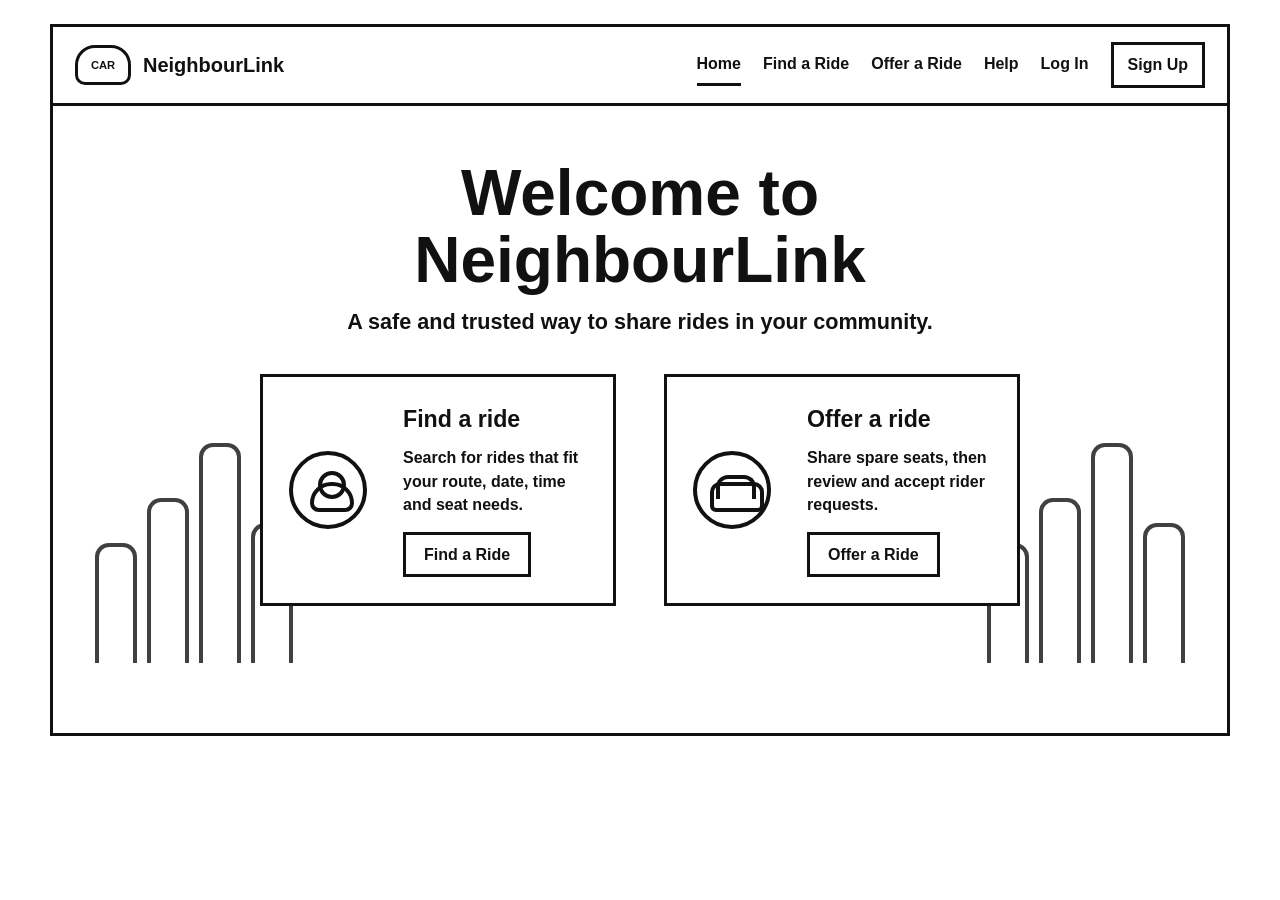
==== index.html @ 851297c4 "added basic prototype" ====
<!doctype html>
<html lang="en">
  <head>
    <meta charset="utf-8">
    <meta name="viewport" content="width=device-width, initial-scale=1">
    <title>NeighbourLink | Home</title>
    <link rel="stylesheet" href="styles.css">
  </head>
  <body>
    <header class="site-header">
      <a class="brand" href="index.html" aria-label="NeighbourLink home">
        <span class="brand-mark">car</span>
        <span>NeighbourLink</span>
      </a>
      <nav class="top-nav" aria-label="Main navigation">
        <a href="index.html" aria-current="page">Home</a>
        <a href="find.html">Find a Ride</a>
        <a href="offer.html">Offer a Ride</a>
        <a href="help.html">Help</a>
        <a href="login.html">Log In</a>
        <a class="nav-button" href="signup.html">Sign Up</a>
      </nav>
    </header>

    <main>
      <section class="home-hero wire-box">
        <div class="city-line city-left" aria-hidden="true">
          <span></span><span></span><span></span><span></span>
        </div>
        <div class="hero-copy">
          <h1>Welcome to NeighbourLink</h1>
          <p>A safe and trusted way to share rides in your community.</p>
        </div>

        <div class="role-grid" aria-label="Choose user role">
          <article class="role-card">
            <div class="role-icon person-icon" aria-hidden="true"></div>
            <div>
              <h2>Find a ride</h2>
              <p>Search for rides that fit your route, date, time and seat needs.</p>
              <a class="button" href="find.html">Find a Ride</a>
            </div>
          </article>

          <article class="role-card">
            <div class="role-icon car-icon" aria-hidden="true"></div>
            <div>
              <h2>Offer a ride</h2>
              <p>Share spare seats, then review and accept rider requests.</p>
              <a class="button" href="offer.html">Offer a Ride</a>
            </div>
          </article>
        </div>

        <div class="city-line city-right" aria-hidden="true">
          <span></span><span></span><span></span><span></span>
        </div>
      </section>
    </main>
  </body>
</html>
---- styles.css ----
:root {
  --ink: #111;
  --paper: #fff;
  --muted: #666;
  --line: #c9c9c9;
  --active: #165fbd;
  --accept: #4eac43;
  --decline: #e1352d;
  --panel: #f8f8f8;
}

* {
  box-sizing: border-box;
}

body {
  margin: 0;
  background: var(--paper);
  color: var(--ink);
  font-family: Arial, Helvetica, sans-serif;
  line-height: 1.45;
}

a {
  color: inherit;
}

.site-header {
  display: flex;
  align-items: center;
  justify-content: space-between;
  gap: 24px;
  width: min(1180px, calc(100% - 32px));
  margin: 24px auto 0;
  border: 3px solid var(--ink);
  min-height: 82px;
  padding: 14px 22px;
  background: var(--paper);
}

.site-header.compact {
  margin-top: 16px;
}

.brand {
  display: inline-flex;
  align-items: center;
  gap: 12px;
  font-weight: 800;
  font-size: 1.25rem;
  text-decoration: none;
  white-space: nowrap;
}

.brand-mark {
  display: grid;
  place-items: center;
  width: 56px;
  height: 40px;
  border: 3px solid var(--ink);
  border-radius: 20px 20px 10px 10px;
  font-size: 0.7rem;
  text-transform: uppercase;
}

.top-nav {
  display: flex;
  align-items: center;
  justify-content: flex-end;
  flex-wrap: wrap;
  gap: 8px 22px;
  font-weight: 700;
}

.top-nav a {
  padding: 8px 0;
  text-decoration: none;
  border-bottom: 3px solid transparent;
}

.top-nav a[aria-current="page"] {
  border-color: var(--ink);
}

.top-nav .nav-button {
  border: 3px solid var(--ink);
  padding: 8px 14px;
}

main {
  width: min(1180px, calc(100% - 32px));
  margin: 0 auto 48px;
}

.wire-box,
.app-frame {
  border: 3px solid var(--ink);
  background: var(--paper);
}

.home-hero {
  position: relative;
  min-height: 630px;
  border-top: 0;
  overflow: hidden;
  padding: 54px 36px 70px;
}

.hero-copy {
  text-align: center;
  margin: 0 auto 36px;
  max-width: 720px;
}

h1,
h2,
p {
  margin-top: 0;
}

h1 {
  font-size: clamp(2rem, 5vw, 4rem);
  line-height: 1.05;
  margin-bottom: 12px;
}

h2 {
  font-size: 1.45rem;
  margin-bottom: 10px;
}

.hero-copy p {
  font-size: 1.35rem;
  font-weight: 700;
}

.role-grid {
  position: relative;
  z-index: 1;
  display: grid;
  grid-template-columns: repeat(2, minmax(0, 1fr));
  gap: 48px;
  max-width: 760px;
  margin: 0 auto;
}

.role-card {
  display: grid;
  grid-template-columns: 96px 1fr;
  gap: 18px;
  align-items: center;
  min-height: 210px;
  border: 3px solid var(--ink);
  padding: 26px;
  background: var(--paper);
}

.role-card p {
  min-height: 62px;
  font-weight: 600;
}

.role-icon,
.avatar {
  position: relative;
  width: 78px;
  height: 78px;
  border: 4px solid var(--ink);
  border-radius: 50%;
}

.person-icon::before,
.avatar::before {
  content: "";
  position: absolute;
  top: 16px;
  left: 25px;
  width: 20px;
  height: 20px;
  border: 4px solid var(--ink);
  border-radius: 50%;
}

.person-icon::after,
.avatar::after {
  content: "";
  position: absolute;
  left: 17px;
  bottom: 13px;
  width: 36px;
  height: 22px;
  border: 4px solid var(--ink);
  border-radius: 24px 24px 10px 10px;
}

.car-icon::before {
  content: "";
  position: absolute;
  left: 13px;
  top: 27px;
  width: 46px;
  height: 22px;
  border: 4px solid var(--ink);
  border-radius: 10px 10px 6px 6px;
}

.car-icon::after {
  content: "";
  position: absolute;
  left: 19px;
  top: 20px;
  width: 32px;
  height: 20px;
  border: 4px solid var(--ink);
  border-bottom: 0;
  border-radius: 12px 12px 0 0;
}

.button {
  display: inline-flex;
  align-items: center;
  justify-content: center;
  min-height: 44px;
  padding: 8px 18px;
  border: 3px solid var(--ink);
  background: var(--paper);
  color: var(--ink);
  font-weight: 800;
  text-align: center;
  text-decoration: none;
}

.button.secondary {
  background: var(--panel);
}

.button.wide {
  width: 100%;
}

.button.accept {
  color: var(--accept);
  border-color: var(--accept);
}

.button.decline {
  color: var(--decline);
  border-color: var(--decline);
}

.city-line {
  position: absolute;
  bottom: 70px;
  display: flex;
  align-items: end;
  gap: 10px;
  opacity: 0.8;
}

.city-left {
  left: 42px;
}

.city-right {
  right: 42px;
}

.city-line span {
  display: block;
  width: 42px;
  border: 4px solid var(--ink);
  border-bottom: 0;
  border-radius: 14px 14px 0 0;
}

.city-line span:nth-child(1) { height: 120px; }
.city-line span:nth-child(2) { height: 165px; }
.city-line span:nth-child(3) { height: 220px; }
.city-line span:nth-child(4) { height: 140px; }

.page-shell {
  padding-top: 28px;
}

.page-shell.narrow {
  max-width: 720px;
}

.app-title {
  display: flex;
  align-items: center;
  justify-content: space-between;
  gap: 20px;
  border-bottom: 3px solid var(--ink);
  min-height: 92px;
  padding: 18px 32px;
}

.app-title h1 {
  margin: 0;
  font-size: clamp(1.9rem, 4vw, 3rem);
}

.hamburger,
.hamburger::before,
.hamburger::after {
  display: block;
  width: 58px;
  height: 5px;
  border-radius: 4px;
  background: var(--ink);
}

.hamburger {
  position: relative;
}

.hamburger::before,
.hamburger::after {
  content: "";
  position: absolute;
  left: 0;
}

.hamburger::before {
  top: -17px;
}

.hamburger::after {
  top: 17px;
}

.two-column {
  display: grid;
  grid-template-columns: 260px 1fr;
  min-height: 500px;
}

.step-panel {
  border-right: 3px solid var(--ink);
  padding: 34px 24px;
}

.steps {
  display: grid;
  gap: 26px;
  margin: 0;
  padding: 0;
  list-style: none;
  font-weight: 800;
}

.steps li {
  position: relative;
  display: grid;
  grid-template-columns: 42px 1fr;
  align-items: center;
  gap: 10px;
}

.steps li + li::before {
  content: "";
  position: absolute;
  left: 19px;
  bottom: calc(100% + 3px);
  width: 3px;
  height: 24px;
  background: var(--ink);
}

.steps span {
  display: grid;
  place-items: center;
  width: 42px;
  height: 42px;
  border: 3px solid var(--ink);
  border-radius: 50%;
  background: var(--paper);
}

.steps .active {
  color: var(--active);
}

.steps .active span {
  border-color: var(--active);
}

.form-panel,
.detail-panel,
.confirmation-panel,
.list-panel {
  padding: 34px 38px;
}

.full-panel {
  padding: 34px;
}

label {
  display: grid;
  gap: 8px;
  margin-bottom: 24px;
  font-weight: 800;
}

input,
textarea {
  width: 100%;
  min-height: 46px;
  border: 3px solid var(--ink);
  padding: 9px 12px;
  background: var(--paper);
  color: #777;
  font: inherit;
  font-weight: 700;
}

textarea {
  min-height: 110px;
  resize: none;
}

.field-row {
  display: grid;
  grid-template-columns: repeat(2, minmax(0, 1fr));
  gap: 24px;
}

.field-row.triple {
  grid-template-columns: repeat(3, minmax(0, 1fr));
}

.ride-row,
.request-row {
  display: grid;
  grid-template-columns: 90px minmax(130px, 180px) 1fr 190px;
  gap: 22px;
  align-items: center;
  padding: 24px 0;
  border-bottom: 3px solid var(--line);
}

.ride-row:last-child,
.request-row:last-child {
  border-bottom: 0;
}

.driver-summary,
.trip-summary,
.match-summary,
.actions {
  display: grid;
  gap: 8px;
}

.driver-summary span,
.trip-summary span,
.match-summary span {
  color: var(--muted);
  font-weight: 700;
}

.actions {
  justify-items: stretch;
}

.detail-grid {
  display: grid;
  grid-template-columns: minmax(220px, 300px) 1fr;
  gap: 28px;
}

.profile-card,
.trip-card,
.notice-box,
.info-grid article {
  border: 3px solid var(--ink);
  padding: 26px;
  background: var(--paper);
}

.avatar.large {
  width: 110px;
  height: 110px;
  margin-bottom: 18px;
}

.avatar.large::before {
  top: 23px;
  left: 38px;
  width: 25px;
  height: 25px;
}

.avatar.large::after {
  left: 26px;
  bottom: 22px;
  width: 50px;
  height: 28px;
}

dl {
  display: grid;
  grid-template-columns: 120px 1fr;
  gap: 12px;
  margin: 0 0 28px;
}

dt {
  font-weight: 800;
}

dd {
  margin: 0;
}

.button-row {
  display: flex;
  gap: 16px;
  flex-wrap: wrap;
}

.button-row .button {
  flex: 1 1 160px;
}

.confirmation-panel {
  display: grid;
  align-items: center;
}

.notice-box {
  max-width: 620px;
}

.driver-list {
  padding-top: 12px;
}

.auth-frame {
  max-width: 640px;
  margin: 0 auto;
}

.info-grid {
  display: grid;
  grid-template-columns: repeat(3, minmax(0, 1fr));
  gap: 22px;
  padding: 34px;
}

@media (max-width: 900px) {
  .site-header {
    align-items: flex-start;
    flex-direction: column;
  }

  .top-nav {
    justify-content: flex-start;
  }

  .role-grid,
  .two-column,
  .detail-grid,
  .info-grid {
    grid-template-columns: 1fr;
  }

  .home-hero {
    min-height: 0;
  }

  .city-line {
    display: none;
  }

  .step-panel {
    border-right: 0;
    border-bottom: 3px solid var(--ink);
  }

  .steps {
    grid-template-columns: repeat(4, minmax(0, 1fr));
    gap: 12px;
  }

  .steps li {
    grid-template-columns: 1fr;
    justify-items: center;
    text-align: center;
    font-size: 0.85rem;
  }

  .steps li + li::before {
    display: none;
  }

  .ride-row,
  .request-row {
    grid-template-columns: 74px 1fr;
  }

  .actions {
    grid-column: 1 / -1;
    grid-template-columns: repeat(2, minmax(0, 1fr));
  }
}

@media (max-width: 620px) {
  main,
  .site-header {
    width: min(100% - 18px, 1180px);
  }

  .home-hero,
  .form-panel,
  .detail-panel,
  .confirmation-panel,
  .list-panel,
  .full-panel,
  .info-grid {
    padding: 22px;
  }

  .role-card {
    grid-template-columns: 1fr;
  }

  .field-row {
    grid-template-columns: 1fr;
    gap: 0;
  }

  .steps {
    grid-template-columns: repeat(2, minmax(0, 1fr));
  }

  .app-title {
    padding: 18px 22px;
  }

  .hamburger,
  .hamburger::before,
  .hamburger::after {
    width: 42px;
  }
}
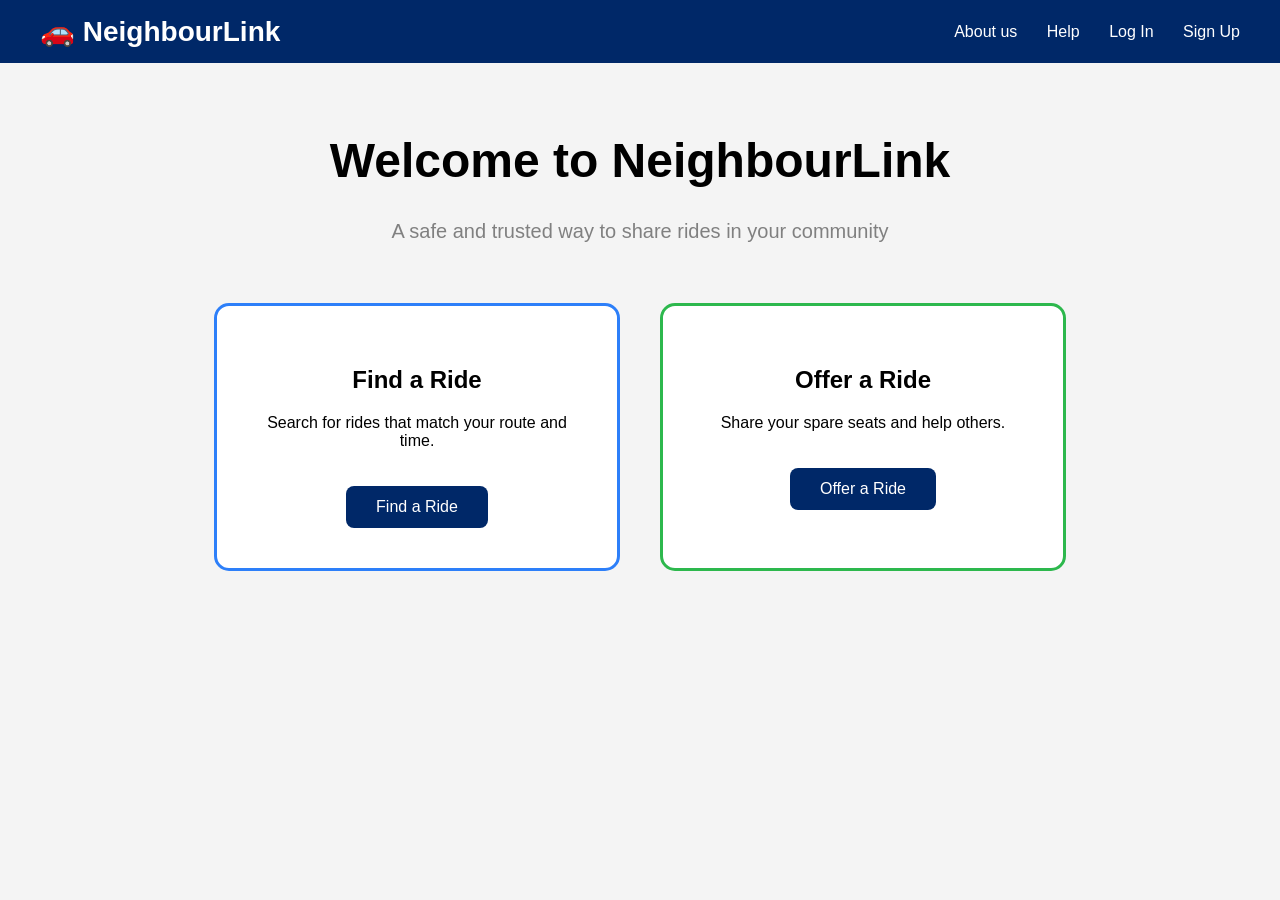
==== commit 5909a4d3: "Find a ride (user)" ====
--- a/index.html
+++ b/index.html
@@ -1,61 +1,58 @@
-<!doctype html>
-<html lang="en">
-  <head>
-    <meta charset="utf-8">
-    <meta name="viewport" content="width=device-width, initial-scale=1">
-    <title>NeighbourLink | Home</title>
-    <link rel="stylesheet" href="styles.css">
-  </head>
-  <body>
-    <header class="site-header">
-      <a class="brand" href="index.html" aria-label="NeighbourLink home">
-        <span class="brand-mark">car</span>
-        <span>NeighbourLink</span>
-      </a>
-      <nav class="top-nav" aria-label="Main navigation">
-        <a href="index.html" aria-current="page">Home</a>
-        <a href="find.html">Find a Ride</a>
-        <a href="offer.html">Offer a Ride</a>
-        <a href="help.html">Help</a>
-        <a href="login.html">Log In</a>
-        <a class="nav-button" href="signup.html">Sign Up</a>
-      </nav>
+<!DOCTYPE html>
+<html>
+    <title>ISYS2110-prototype</title>
+    <link rel="stylesheet" href="style.css"
+</html>
+
+<body>
+    <header>
+        <div class="logo">🚗 NeighbourLink</div>
+
+        <nav>
+            <a href="#">About us</a>
+            <a href="#">Help</a>
+            <a href="login.html">Log In</a>
+            <a href="signup.html">Sign Up</a>
+        </nav>
     </header>
 
     <main>
-      <section class="home-hero wire-box">
-        <div class="city-line city-left" aria-hidden="true">
-          <span></span><span></span><span></span><span></span>
-        </div>
-        <div class="hero-copy">
-          <h1>Welcome to NeighbourLink</h1>
-          <p>A safe and trusted way to share rides in your community.</p>
+
+        <h1>Welcome to NeighbourLink</h1>
+
+        <p class="subtitle">
+            A safe and trusted way to share rides in your community
+        </p>
+
+        <div class ="cards">
+
+            
+
+            <div class="card blue">
+                <h2>Find a Ride</h2>
+                <p>
+                    Search for rides that match your route and time.
+                </p>
+
+                <a href="findride.html" class="button">
+                    Find a Ride
+                </a>
+            </div>
+
+            <div class="card green">
+                <h2>Offer a Ride</h2>
+                
+                <p>
+                    Share your spare seats and help others.
+                </p>
+
+                <a href="offerride.html" class="button">
+                    Offer a Ride
+                </a>
+            </div>
         </div>
 
-        <div class="role-grid" aria-label="Choose user role">
-          <article class="role-card">
-            <div class="role-icon person-icon" aria-hidden="true"></div>
-            <div>
-              <h2>Find a ride</h2>
-              <p>Search for rides that fit your route, date, time and seat needs.</p>
-              <a class="button" href="find.html">Find a Ride</a>
-            </div>
-          </article>
+    </main>
 
-          <article class="role-card">
-            <div class="role-icon car-icon" aria-hidden="true"></div>
-            <div>
-              <h2>Offer a ride</h2>
-              <p>Share spare seats, then review and accept rider requests.</p>
-              <a class="button" href="offer.html">Offer a Ride</a>
-            </div>
-          </article>
-        </div>
 
-        <div class="city-line city-right" aria-hidden="true">
-          <span></span><span></span><span></span><span></span>
-        </div>
-      </section>
-    </main>
-  </body>
-</html>
+</body>
--- a/style.css
+++ b/style.css
@@ -0,0 +1,456 @@
+body {
+    font-family: Arial;
+    margin: 0;
+    background-color: #f4f4f4;
+}
+
+/* HEADER */
+
+header {
+    background-color: #002868;
+    color: white;
+
+    display: flex;
+    justify-content: space-between;
+    align-items: center;
+
+    padding: 15px 40px;
+}
+
+.logo {
+    font-size: 28px;
+    font-weight: bold;
+}
+
+nav a {
+    color: white;
+    text-decoration: none;
+    margin-left: 25px;
+}
+
+/* MAIN */
+
+main {
+    text-align: center;
+    margin-top: 70px;
+}
+
+h1 {
+    font-size: 48px;
+}
+
+.subtitle {
+    font-size: 20px;
+    color: gray;
+}
+
+/* CARDS */
+
+.cards {
+    display: flex;
+    justify-content: center;
+    gap: 40px;
+
+    margin-top: 60px;
+}
+
+.card {
+    width: 320px;
+
+    background-color: white;
+
+    padding: 40px;
+
+    border-radius: 15px;
+}
+
+.blue {
+    border: 3px solid #2d7ff9;
+}
+
+.green {
+    border: 3px solid #2db84d;
+}
+
+.button {
+    display: inline-block;
+
+    margin-top: 20px;
+
+    background-color: #002868;
+    color: white;
+
+    padding: 12px 30px;
+
+    border-radius: 8px;
+
+    text-decoration: none;
+}
+
+/* FIND RIDE PAGE */
+
+.search-box {
+    width: 900px;
+
+    margin: 50px auto;
+
+    background-color: white;
+
+    border-radius: 12px;
+
+    overflow: hidden;
+
+    border: 1px solid #ccc;
+}
+
+.top-bar {
+    background-color: #0057d8;
+
+    color: white;
+
+    padding: 20px;
+}
+
+.content {
+    display: flex;
+
+    padding: 30px;
+}
+
+/* STEPS */
+
+.steps {
+    width: 220px;
+
+    border-right: 1px solid #ddd;
+
+    padding-right: 20px;
+}
+
+.steps div {
+    margin-bottom: 30px;
+
+    color: gray;
+
+    font-size: 18px;
+}
+
+.active-step {
+    color: #0057d8 !important;
+
+    font-weight: bold;
+}
+
+/* FORM */
+
+.form-section {
+    flex: 1;
+
+    padding-left: 40px;
+}
+
+.form-section label {
+    display: block;
+
+    margin-top: 20px;
+
+    margin-bottom: 8px;
+
+    font-weight: bold;
+}
+
+.form-section input {
+    width: 100%;
+
+    padding: 12px;
+
+    border: 1px solid #ccc;
+
+    border-radius: 8px;
+}
+
+.row {
+    display: flex;
+
+    gap: 20px;
+}
+
+.row div {
+    flex: 1;
+}
+
+/* BUTTON */
+
+.search-button {
+    display: block;
+
+    margin-top: 30px;
+
+    text-align: center;
+
+    background-color: #0057d8;
+
+    color: white;
+
+    padding: 15px;
+
+    border-radius: 8px;
+
+    text-decoration: none;
+
+    font-weight: bold;
+}
+
+/* MATCHES PAGE */
+
+.matches-box {
+
+    width: 950px;
+
+    margin: 50px auto;
+
+    background-color: white;
+
+    border-radius: 12px;
+
+    overflow: hidden;
+
+    border: 1px solid #ccc;
+}
+
+.top-bar {
+
+    background-color: #0057d8;
+
+    color: white;
+
+    padding: 20px;
+}
+
+.ride {
+
+    display: flex;
+
+    justify-content: space-between;
+
+    align-items: center;
+
+    padding: 25px;
+
+    border-bottom: 1px solid #ddd;
+}
+
+/* PROFILE */
+
+.profile {
+
+    display: flex;
+
+    align-items: center;
+
+    gap: 20px;
+}
+
+.empty-profile {
+
+    width: 80px;
+    height: 80px;
+
+    background-color: #d9d9d9;
+
+    border-radius: 50%;
+
+    display: flex;
+
+    justify-content: center;
+
+    align-items: center;
+
+    font-size: 35px;
+}
+
+/* DETAILS */
+
+.details {
+
+    font-size: 18px;
+}
+
+/* BUTTONS */
+
+.buttons {
+
+    display: flex;
+
+    flex-direction: column;
+
+    gap: 12px;
+
+    width: 220px;
+}
+
+.view-btn,
+.request-btn {
+
+    background-color: #0057d8;
+
+    color: white;
+
+    padding: 12px;
+
+    border-radius: 8px;
+
+    border: none;
+
+    text-decoration: none;
+
+    cursor: pointer;
+
+    text-align: center;
+
+    font-size: 16px;
+}
+
+/* SUCCESS MESSAGE */
+
+.success-message {
+
+    display: none;
+
+    background-color: #d4edda;
+
+    color: #155724;
+
+    padding: 12px;
+
+    border-radius: 8px;
+
+    text-align: center;
+
+    font-weight: bold;
+}
+
+/* DETAILS PAGE */
+
+.details-box {
+
+    width: 950px;
+
+    margin: 50px auto;
+
+    background-color: white;
+
+    border-radius: 12px;
+
+    overflow: hidden;
+
+    border: 1px solid #ccc;
+}
+
+.details-content {
+
+    display: flex;
+
+    padding: 40px;
+}
+
+/* PROFILE */
+
+.driver-profile {
+
+    width: 250px;
+
+    text-align: center;
+
+    border-right: 1px solid #ddd;
+
+    padding-right: 30px;
+}
+
+.large-profile {
+
+    width: 130px;
+    height: 130px;
+
+    margin: auto;
+
+    font-size: 55px;
+}
+
+/* RIDE INFO */
+
+.ride-info {
+
+    flex: 1;
+
+    padding-left: 40px;
+}
+
+.ride-info p {
+
+    font-size: 20px;
+
+    margin-bottom: 18px;
+}
+
+.notes {
+
+    color: green;
+
+    font-weight: bold;
+}
+
+/* BUTTON */
+
+.join-btn {
+
+    width: 100%;
+
+    background-color: #0057d8;
+
+    color: white;
+
+    border: none;
+
+    padding: 16px;
+
+    border-radius: 8px;
+
+    font-size: 18px;
+
+    cursor: pointer;
+
+    margin-top: 30px;
+}
+
+/* MESSAGE */
+
+#join-message {
+
+    display: none;
+
+    background-color: #d4edda;
+
+    color: #155724;
+
+    padding: 15px;
+
+    border-radius: 8px;
+
+    margin-top: 15px;
+
+    text-align: center;
+
+    font-weight: bold;
+}
+
+.back-link {
+
+    color: white;
+
+    text-decoration: none;
+
+    font-size: 35px;
+
+    font-weight: bold;
+}
